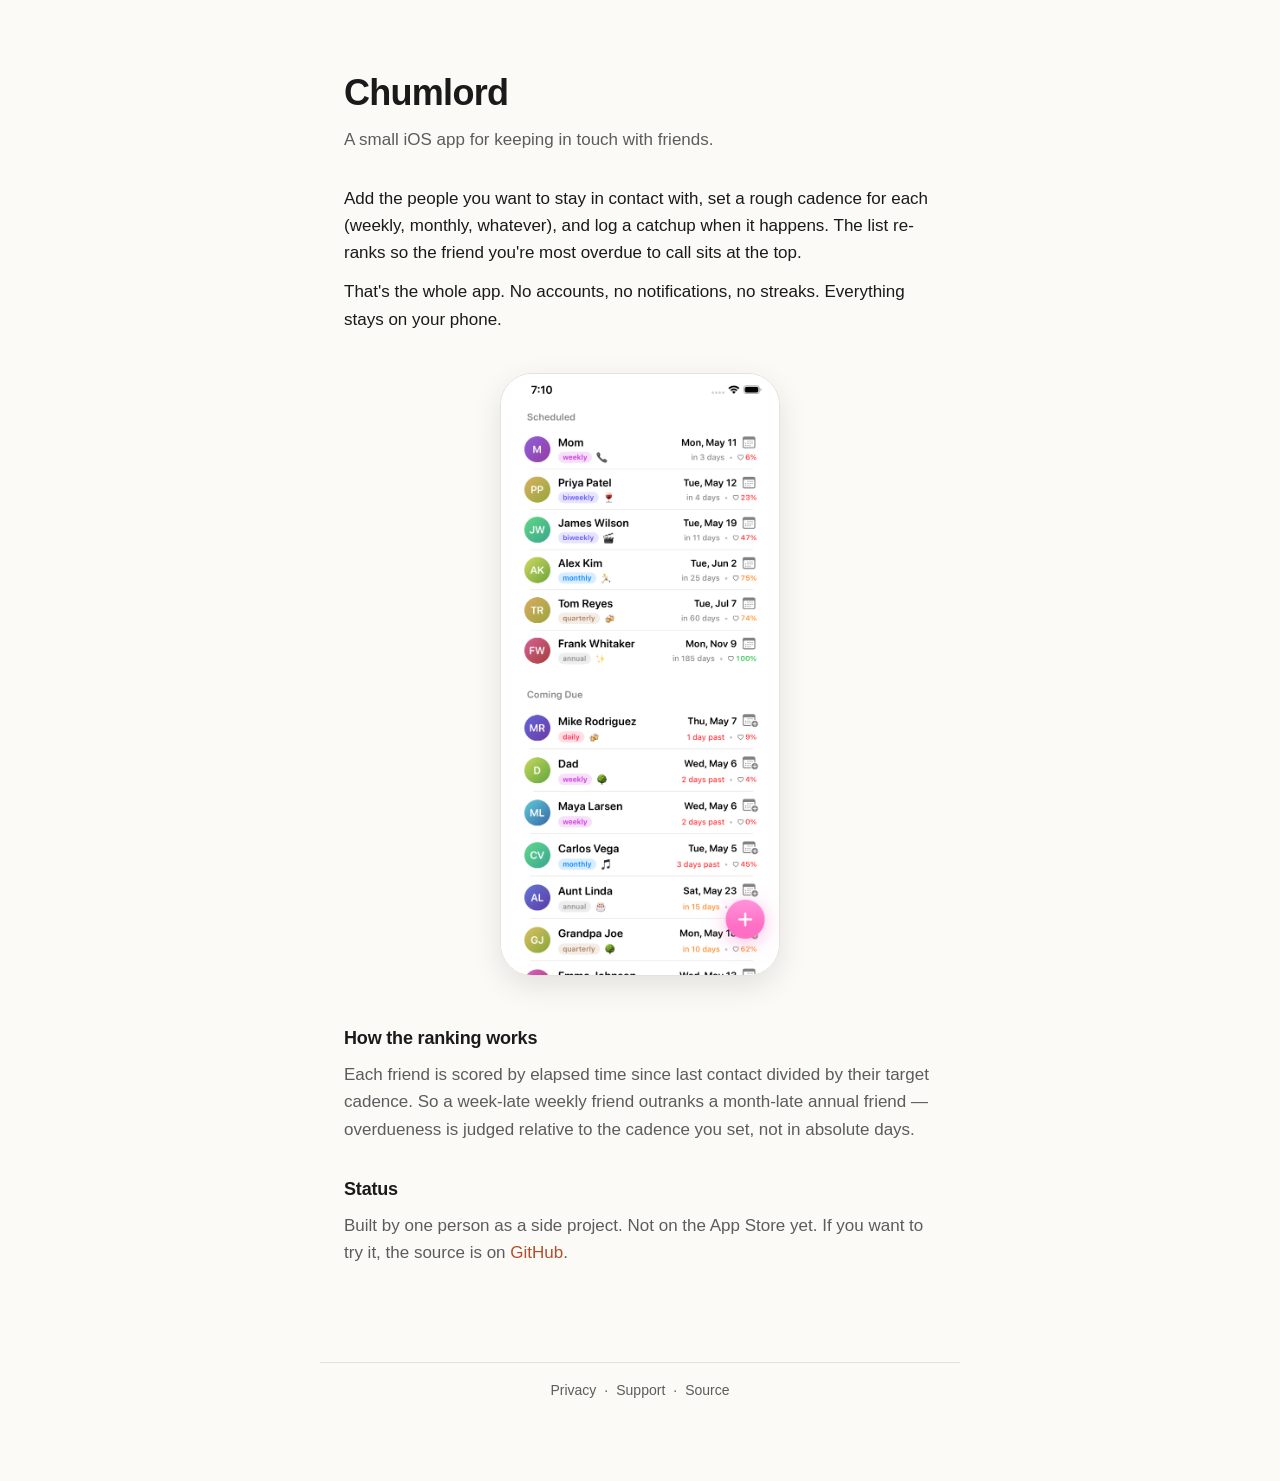
==== index.html @ ae278dbe "Build the landing page A quiet single-page site for Chumlord with privacy and support pages. Contact" ====
<!doctype html>
<html lang="en">
<head>
  <meta charset="utf-8" />
  <meta name="viewport" content="width=device-width, initial-scale=1" />
  <title>Chumlord</title>
  <meta name="description" content="A small iOS app for keeping in touch with friends. Ranks them by who you're most overdue to call." />
  <link rel="stylesheet" href="styles.css" />
</head>
<body>
  <main>
    <header>
      <h1>Chumlord</h1>
      <p class="tag">A small iOS app for keeping in touch with friends.</p>
    </header>

    <section class="intro">
      <p>
        Add the people you want to stay in contact with, set a rough cadence
        for each (weekly, monthly, whatever), and log a catchup when it
        happens. The list re-ranks so the friend you're most overdue to call
        sits at the top.
      </p>
      <p>
        That's the whole app. No accounts, no notifications, no streaks.
        Everything stays on your phone.
      </p>
    </section>

    <figure class="shot">
      <img src="screenshots/01-main.png" alt="Chumlord ranked friend list" />
    </figure>

    <section class="ranking">
      <h2>How the ranking works</h2>
      <p>
        Each friend is scored by elapsed time since last contact divided by
        their target cadence. So a week-late weekly friend outranks a
        month-late annual friend — overdueness is judged relative to the
        cadence you set, not in absolute days.
      </p>
    </section>

    <section class="status">
      <h2>Status</h2>
      <p>
        Built by one person as a side project. Not on the App Store yet.
        If you want to try it, the source is on
        <a href="https://github.com/morelandjs/chumlord">GitHub</a>.
      </p>
    </section>
  </main>

  <footer>
    <a href="privacy.html">Privacy</a>
    <span>·</span>
    <a href="support.html">Support</a>
    <span>·</span>
    <a href="https://github.com/morelandjs/chumlord">Source</a>
  </footer>
</body>
</html>
---- styles.css ----
/* Quiet, single-column. */

:root {
  --bg: #fbfaf7;
  --fg: #1a1a1a;
  --fg-dim: #5c5c5c;
  --rule: #e5e2db;
  --link: #b34f2a;
}

@media (prefers-color-scheme: dark) {
  :root {
    --bg: #15161a;
    --fg: #ececec;
    --fg-dim: #9a9a9a;
    --rule: #2a2c33;
    --link: #ff9a73;
  }
}

* { box-sizing: border-box; }

html, body {
  margin: 0;
  padding: 0;
  background: var(--bg);
  color: var(--fg);
  font: 17px/1.6 -apple-system, BlinkMacSystemFont, "SF Pro Text",
        "Segoe UI", Helvetica, Arial, sans-serif;
  -webkit-font-smoothing: antialiased;
}

a { color: var(--link); text-decoration: none; }
a:hover { text-decoration: underline; }

main {
  max-width: 640px;
  margin: 0 auto;
  padding: 64px 24px 32px;
}

header h1 {
  font-size: 36px;
  font-weight: 600;
  letter-spacing: -0.02em;
  margin: 0 0 4px;
}
header .tag {
  color: var(--fg-dim);
  margin: 0 0 32px;
}

section { margin: 32px 0; }
section h2 {
  font-size: 18px;
  font-weight: 600;
  margin: 0 0 8px;
  letter-spacing: -0.01em;
}
section p { margin: 0 0 12px; }
section p:last-child { margin-bottom: 0; }

.intro p { color: var(--fg); }

.shot {
  margin: 40px auto;
  text-align: center;
}
.shot img {
  width: 100%;
  max-width: 280px;
  height: auto;
  border-radius: 32px;
  box-shadow: 0 10px 30px rgba(0, 0, 0, 0.10);
  border: 1px solid var(--rule);
}

.ranking p, .status p { color: var(--fg-dim); }
.aside { font-size: 14px; }

footer {
  max-width: 640px;
  margin: 32px auto 64px;
  padding: 16px 24px;
  border-top: 1px solid var(--rule);
  font-size: 14px;
  color: var(--fg-dim);
  display: flex;
  gap: 8px;
  justify-content: center;
}
footer a { color: var(--fg-dim); }
footer a:hover { color: var(--fg); }

/* Privacy page */
.prose {
  max-width: 640px;
  margin: 0 auto;
  padding: 64px 24px 32px;
}
.prose h1 {
  font-size: 28px;
  font-weight: 600;
  letter-spacing: -0.01em;
  margin: 0 0 4px;
}
.prose .updated {
  color: var(--fg-dim);
  font-size: 14px;
  margin: 0 0 24px;
}
.prose h2 {
  font-size: 16px;
  font-weight: 600;
  margin: 28px 0 8px;
}
.prose p, .prose li { color: var(--fg); }
.prose ul { padding-left: 22px; margin: 8px 0; }
.prose li { margin: 4px 0; }
.prose .back {
  display: inline-block;
  margin-bottom: 24px;
  font-size: 14px;
  color: var(--fg-dim);
}
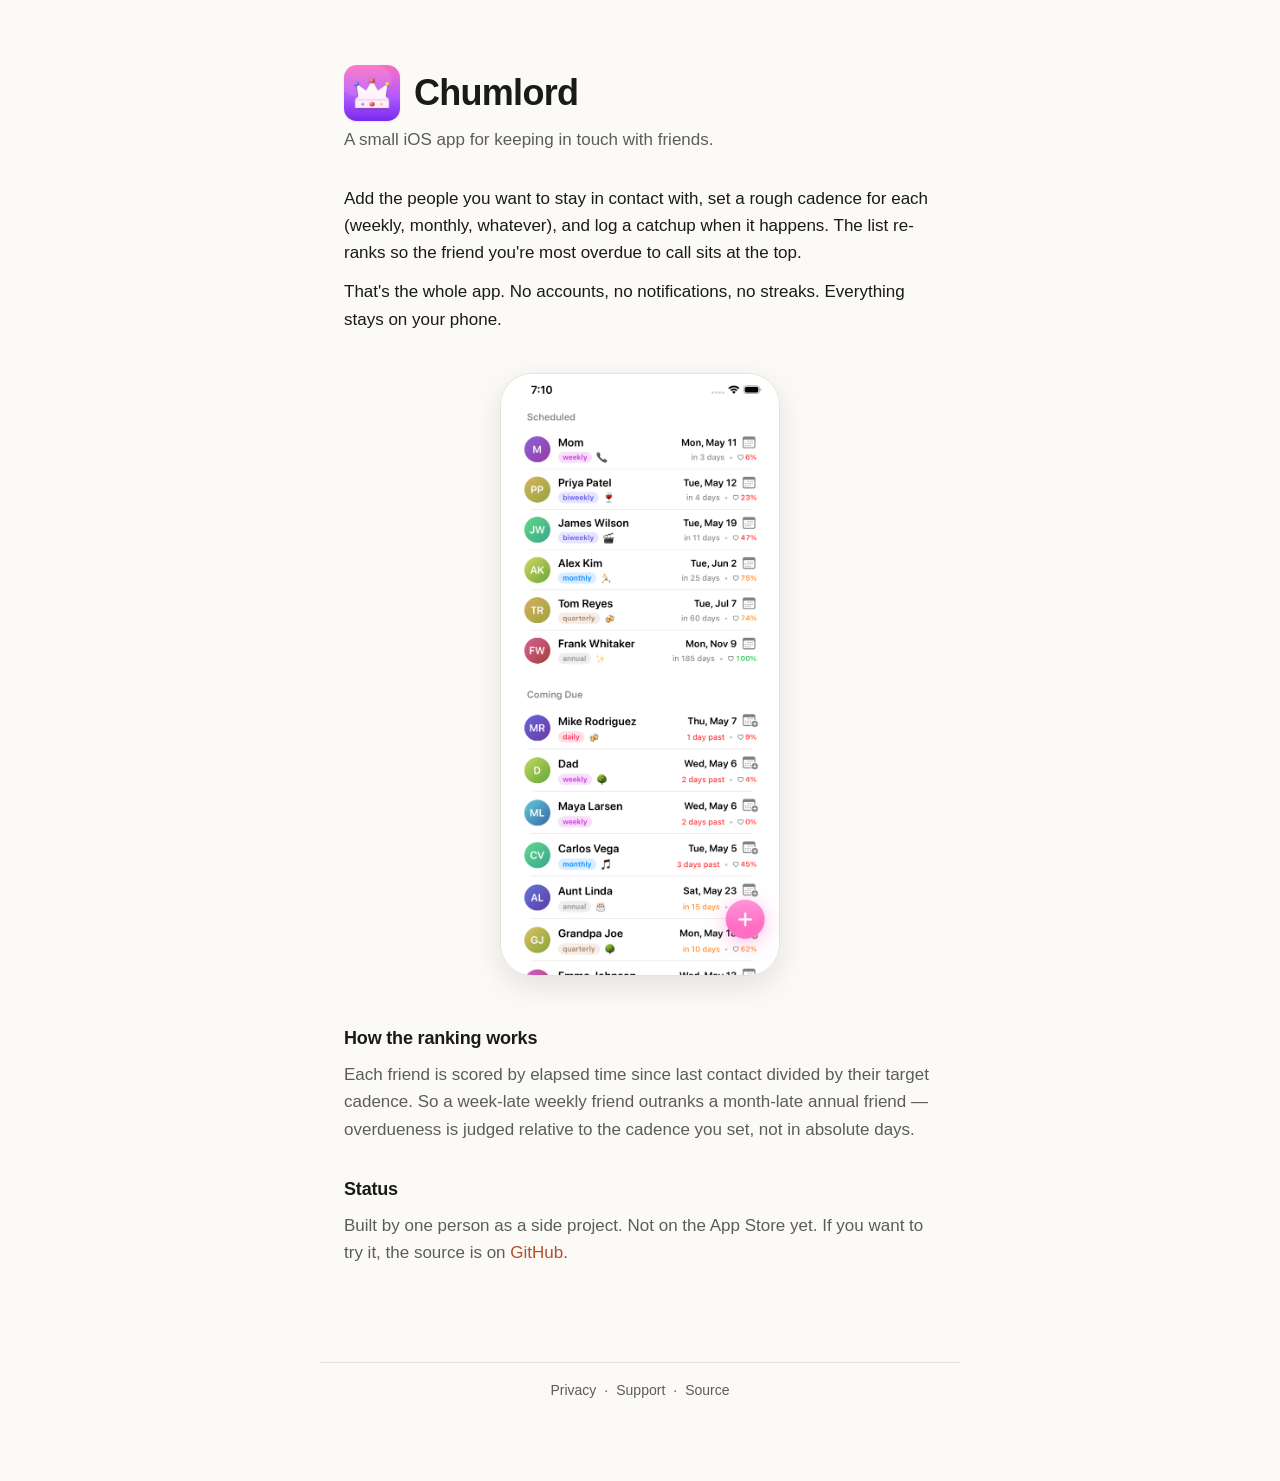
==== commit 2d0eb55f: "Add app icon next to the Chumlord title Use the App Store crown icon (Icon-1024.png from the chumlor" ====
--- a/index.html
+++ b/index.html
@@ -5,12 +5,17 @@
   <meta name="viewport" content="width=device-width, initial-scale=1" />
   <title>Chumlord</title>
   <meta name="description" content="A small iOS app for keeping in touch with friends. Ranks them by who you're most overdue to call." />
+  <link rel="icon" type="image/png" href="icon.png" />
+  <link rel="apple-touch-icon" href="icon.png" />
   <link rel="stylesheet" href="styles.css" />
 </head>
 <body>
   <main>
     <header>
-      <h1>Chumlord</h1>
+      <div class="title-row">
+        <img class="app-icon" src="icon.png" alt="" />
+        <h1>Chumlord</h1>
+      </div>
       <p class="tag">A small iOS app for keeping in touch with friends.</p>
     </header>
 
--- a/styles.css
+++ b/styles.css
@@ -39,11 +39,24 @@
   padding: 64px 24px 32px;
 }
 
+.title-row {
+  display: flex;
+  align-items: center;
+  gap: 14px;
+  margin: 0 0 4px;
+}
+.app-icon {
+  width: 56px;
+  height: 56px;
+  border-radius: 22.37%;
+  flex-shrink: 0;
+  box-shadow: 0 1px 2px rgba(0, 0, 0, 0.10);
+}
 header h1 {
   font-size: 36px;
   font-weight: 600;
   letter-spacing: -0.02em;
-  margin: 0 0 4px;
+  margin: 0;
 }
 header .tag {
   color: var(--fg-dim);
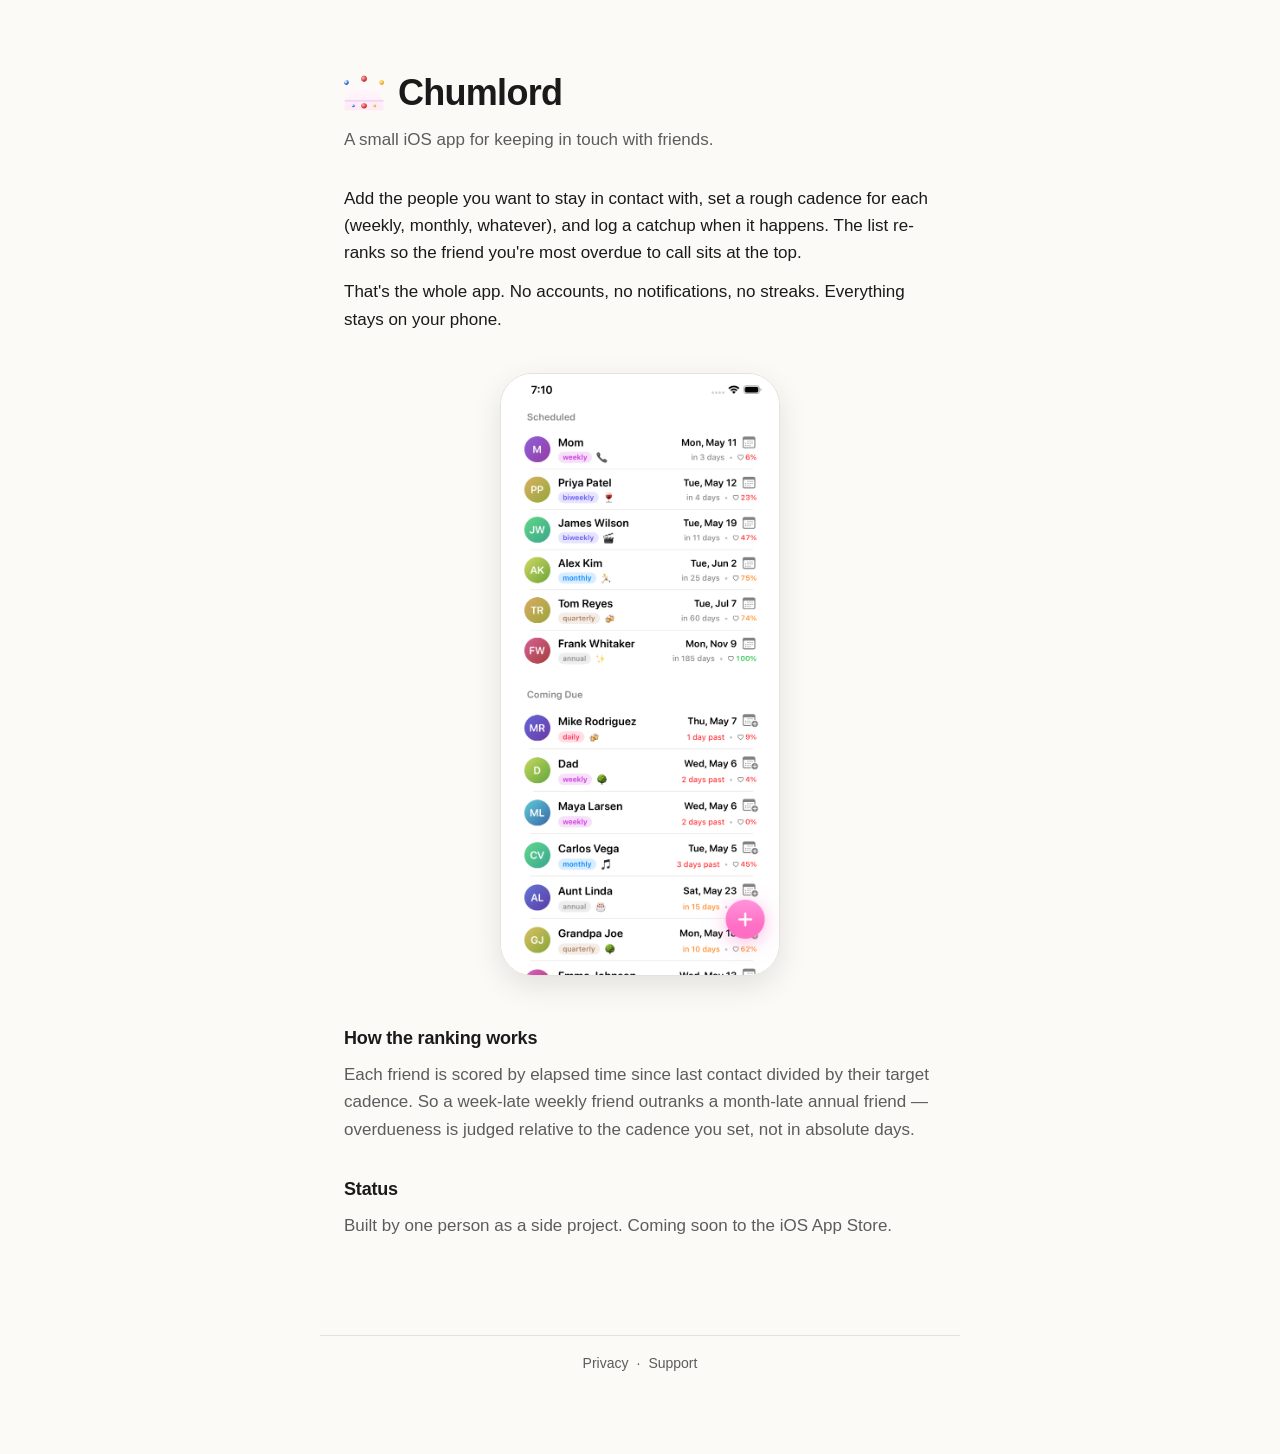
==== commit 4b6a90bb: "Fix chipped gems on the crown; tighten copy; drop chumlord-repo links - icon.png: redo cutout with t" ====
--- a/index.html
+++ b/index.html
@@ -49,9 +49,7 @@
     <section class="status">
       <h2>Status</h2>
       <p>
-        Built by one person as a side project. Not on the App Store yet.
-        If you want to try it, the source is on
-        <a href="https://github.com/morelandjs/chumlord">GitHub</a>.
+        Built by one person as a side project. Coming soon to the iOS App Store.
       </p>
     </section>
   </main>
@@ -60,8 +58,6 @@
     <a href="privacy.html">Privacy</a>
     <span>·</span>
     <a href="support.html">Support</a>
-    <span>·</span>
-    <a href="https://github.com/morelandjs/chumlord">Source</a>
   </footer>
 </body>
 </html>
--- a/styles.css
+++ b/styles.css
@@ -46,11 +46,9 @@
   margin: 0 0 4px;
 }
 .app-icon {
-  width: 56px;
-  height: 56px;
-  border-radius: 22.37%;
+  height: 40px;
+  width: auto;
   flex-shrink: 0;
-  box-shadow: 0 1px 2px rgba(0, 0, 0, 0.10);
 }
 header h1 {
   font-size: 36px;
